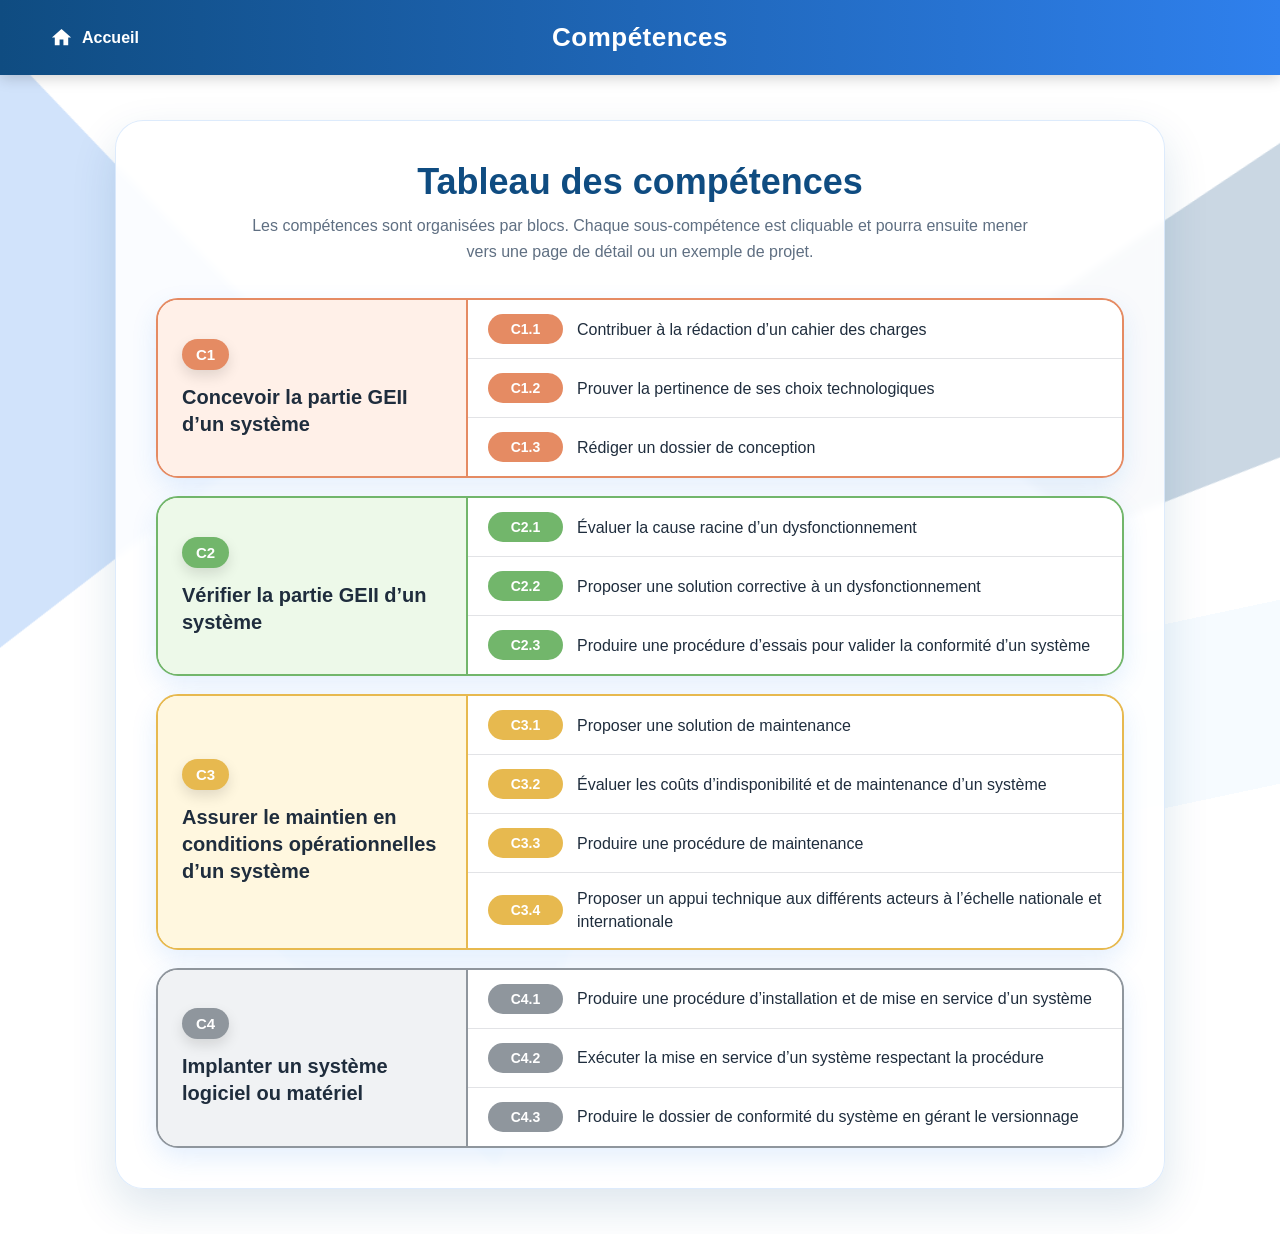
==== Pages_secondaire/competence.html @ ca386a3f "up" ====
<!DOCTYPE html>
<html lang="fr">
<head>
    <meta charset="UTF-8">
    <meta name="viewport" content="width=device-width, initial-scale=1.0">
    <title>Compétences - Lucas</title>
    <link rel="stylesheet" href="../css/style.css">
</head>
<body>

    <!-- Formes décoratives du fond -->
    <div class="shape shape-1"></div>
    <div class="shape shape-2"></div>
    <div class="shape shape-3"></div>
    <div class="shape shape-4"></div>

    <!-- Bandeau du haut -->
    <header class="top-bar">
        <a href="../index.html" class="home-button" title="Accueil">
            <svg class="home-icon" xmlns="http://www.w3.org/2000/svg" viewBox="0 0 24 24">
                <path d="M10 20v-6h4v6h5v-8h3L12 3 2 12h3v8z"/>
            </svg>
            <span>Accueil</span>
        </a>

        <h1 class="site-title">Compétences</h1>
    </header>

    <!-- Contenu principal -->
    <main class="skills-container">

        <section class="skills-card">

            <div class="skills-header">
                <h2>Tableau des compétences</h2>
                <p>
                    Les compétences sont organisées par blocs. Chaque sous-compétence est cliquable
                    et pourra ensuite mener vers une page de détail ou un exemple de projet.
                </p>
            </div>

            <div class="skills-table">

                <!-- C1 -->
                <section class="competence-block c1">
                    <div class="competence-title">
                        <span class="competence-number">C1</span>
                        <h3>Concevoir la partie GEII d’un système</h3>
                    </div>

                    <div class="competence-items">
                        <a href="#c1-1" id="c1-1" class="competence-item">
                            <span>C1.1</span>
                            <p>Contribuer à la rédaction d’un cahier des charges</p>
                        </a>

                        <a href="#c1-2" id="c1-2" class="competence-item">
                            <span>C1.2</span>
                            <p>Prouver la pertinence de ses choix technologiques</p>
                        </a>

                        <a href="#c1-3" id="c1-3" class="competence-item">
                            <span>C1.3</span>
                            <p>Rédiger un dossier de conception</p>
                        </a>
                    </div>
                </section>

                <!-- C2 -->
                <section class="competence-block c2">
                    <div class="competence-title">
                        <span class="competence-number">C2</span>
                        <h3>Vérifier la partie GEII d’un système</h3>
                    </div>

                    <div class="competence-items">
                        <a href="#c2-1" id="c2-1" class="competence-item">
                            <span>C2.1</span>
                            <p>Évaluer la cause racine d’un dysfonctionnement</p>
                        </a>

                        <a href="#c2-2" id="c2-2" class="competence-item">
                            <span>C2.2</span>
                            <p>Proposer une solution corrective à un dysfonctionnement</p>
                        </a>

                        <a href="#c2-3" id="c2-3" class="competence-item">
                            <span>C2.3</span>
                            <p>Produire une procédure d’essais pour valider la conformité d’un système</p>
                        </a>
                    </div>
                </section>

                <!-- C3 -->
                <section class="competence-block c3">
                    <div class="competence-title">
                        <span class="competence-number">C3</span>
                        <h3>Assurer le maintien en conditions opérationnelles d’un système</h3>
                    </div>

                    <div class="competence-items">
                        <a href="#c3-1" id="c3-1" class="competence-item">
                            <span>C3.1</span>
                            <p>Proposer une solution de maintenance</p>
                        </a>

                        <a href="#c3-2" id="c3-2" class="competence-item">
                            <span>C3.2</span>
                            <p>Évaluer les coûts d’indisponibilité et de maintenance d’un système</p>
                        </a>

                        <a href="#c3-3" id="c3-3" class="competence-item">
                            <span>C3.3</span>
                            <p>Produire une procédure de maintenance</p>
                        </a>

                        <a href="#c3-4" id="c3-4" class="competence-item">
                            <span>C3.4</span>
                            <p>Proposer un appui technique aux différents acteurs à l’échelle nationale et internationale</p>
                        </a>
                    </div>
                </section>

                <!-- C4 -->
                <section class="competence-block c4">
                    <div class="competence-title">
                        <span class="competence-number">C4</span>
                        <h3>Implanter un système logiciel ou matériel</h3>
                    </div>

                    <div class="competence-items">
                        <a href="#c4-1" id="c4-1" class="competence-item">
                            <span>C4.1</span>
                            <p>Produire une procédure d’installation et de mise en service d’un système</p>
                        </a>

                        <a href="#c4-2" id="c4-2" class="competence-item">
                            <span>C4.2</span>
                            <p>Exécuter la mise en service d’un système respectant la procédure</p>
                        </a>

                        <a href="#c4-3" id="c4-3" class="competence-item">
                            <span>C4.3</span>
                            <p>Produire le dossier de conformité du système en gérant le versionnage</p>
                        </a>
                    </div>
                </section>

            </div>

        </section>

    </main>

</body>
</html>
---- css/style.css ----
/* Réglages généraux */
* {
    margin: 0;
    padding: 0;
    box-sizing: border-box;
}

body {
    min-height: 100vh;
    font-family: Arial, Helvetica, sans-serif;
    background-color: #ffffff;
    color: #1f2d3d;
    overflow-x: hidden;
    position: relative;
}

/* Formes décoratives bleues en arrière-plan */
.shape {
    position: fixed;
    z-index: -1;
    opacity: 0.22;
    pointer-events: none;
}

.shape-1 {
    width: 520px;
    height: 520px;
    background: #2f80ed;
    top: 110px;
    left: -230px;
    transform: rotate(35deg);
    clip-path: polygon(0 0, 100% 20%, 75% 100%, 0 75%);
}

.shape-2 {
    width: 620px;
    height: 320px;
    background: #0f4c81;
    right: -260px;
    top: 170px;
    transform: rotate(-28deg);
    clip-path: polygon(0 20%, 100% 0, 80% 100%, 15% 85%);
}

.shape-3 {
    width: 430px;
    height: 430px;
    background: #6bb6ff;
    bottom: -180px;
    left: 22%;
    transform: rotate(45deg);
    clip-path: polygon(50% 0, 100% 100%, 0 100%);
}

.shape-4 {
    width: 720px;
    height: 180px;
    background: #d6eaff;
    bottom: 80px;
    right: -180px;
    transform: rotate(-12deg);
    border-radius: 100px;
}

/* Bandeau du haut */
.top-bar {
    width: 100%;
    height: 75px;
    background: linear-gradient(90deg, #0f4c81, #2f80ed);
    display: flex;
    align-items: center;
    justify-content: center;
    padding: 0 40px;
    box-shadow: 0 3px 14px rgba(0, 0, 0, 0.18);
    position: relative;
}

/* Titre du bandeau */
.site-title {
    color: white;
    font-size: 26px;
    letter-spacing: 0.5px;
    font-weight: 700;
}

/* Bouton accueil */
.home-button {
    position: absolute;
    left: 35px;
    display: flex;
    align-items: center;
    gap: 9px;
    text-decoration: none;
    color: white;
    font-weight: bold;
    padding: 10px 15px;
    border-radius: 12px;
    transition: background-color 0.25s ease, transform 0.25s ease;
}

.home-button:hover {
    background-color: rgba(255, 255, 255, 0.18);
    transform: translateY(-2px);
}

.home-icon {
    width: 23px;
    height: 23px;
    fill: white;
}

/* Contenu principal */
.main-container {
    min-height: calc(100vh - 75px);
    display: flex;
    align-items: center;
    justify-content: center;
    padding: 55px 25px;
}

/* Carte centrale */
.content-card {
    width: min(100%, 980px);
    display: flex;
    align-items: center;
    justify-content: center;
    gap: 48px;
    padding: 45px;
    border-radius: 32px;
    background: rgba(255, 255, 255, 0.82);
    border: 1px solid rgba(47, 128, 237, 0.16);
    box-shadow: 0 18px 45px rgba(15, 76, 129, 0.14);
    backdrop-filter: blur(4px);
}

/* Partie gauche */
.profile-section {
    flex: 0 0 360px;
    display: flex;
    justify-content: center;
}

.photo-card {
    width: 310px;
    height: 405px;
    border-radius: 26px;
    overflow: hidden;
    background-color: #eaf4ff;
    box-shadow: 0 14px 32px rgba(47, 128, 237, 0.27);
    border: 4px solid #d6eaff;
}

.photo-card img {
    width: 100%;
    height: 100%;
    object-fit: cover;
}

/* Partie droite */
.menu-section {
    flex: 0 0 360px;
}

.menu-section h2 {
    font-size: 42px;
    color: #0f4c81;
    margin-bottom: 10px;
}

.subtitle {
    color: #5f6f82;
    margin-bottom: 32px;
    font-size: 17px;
    line-height: 1.4;
}

/* Liens verticaux */
.menu-links {
    display: flex;
    flex-direction: column;
    gap: 14px;
}

.menu-links a {
    display: flex;
    align-items: center;
    gap: 14px;
    text-decoration: none;
    color: #0f4c81;
    background-color: #f5faff;
    border: 2px solid #d6eaff;
    padding: 15px 20px;
    border-radius: 14px;
    font-size: 19px;
    font-weight: 600;
    transition: background-color 0.25s ease, color 0.25s ease, transform 0.25s ease, border-color 0.25s ease, box-shadow 0.25s ease;
}

.menu-links a:hover {
    background-color: #2f80ed;
    color: white;
    border-color: #2f80ed;
    transform: translateX(7px);
    box-shadow: 0 8px 20px rgba(47, 128, 237, 0.25);
}

.link-icon {
    width: 28px;
    font-size: 21px;
    text-align: center;
}

/* Adaptation téléphone */
@media screen and (max-width: 850px) {
    .top-bar {
        height: 85px;
        padding: 0 20px;
    }

    .site-title {
        font-size: 21px;
    }

    .home-button {
        left: 15px;
        padding: 8px 10px;
    }

    .home-button span {
        display: none;
    }

    .main-container {
        min-height: calc(100vh - 85px);
        padding: 30px 18px;
    }

    .content-card {
        flex-direction: column;
        gap: 32px;
        padding: 30px 22px;
    }

    .profile-section,
    .menu-section {
        flex: none;
        width: 100%;
    }

    .photo-card {
        width: 245px;
        height: 320px;
    }

    .menu-section {
        text-align: center;
    }

    .menu-section h2 {
        font-size: 34px;
    }

    .menu-links a {
        justify-content: flex-start;
        font-size: 18px;
    }

    .menu-links a:hover {
        transform: none;
    }

    .shape-1 {
        width: 360px;
        height: 360px;
    }

    .shape-2 {
        width: 430px;
        height: 250px;
    }

    .shape-3 {
        width: 300px;
        height: 300px;
    }
}

/* ========================= */
/* Page CV */
/* ========================= */

/* Groupe de boutons à droite du bandeau */
.header-actions {
    position: absolute;
    right: 35px;
    display: flex;
    align-items: center;
    gap: 10px;
}

/* Boutons du bandeau : Télécharger / Ouvrir */
.header-button {
    display: flex;
    align-items: center;
    gap: 9px;
    text-decoration: none;
    color: white;
    font-weight: bold;
    padding: 10px 15px;
    border-radius: 12px;
    transition: background-color 0.25s ease, transform 0.25s ease;
}

.header-button:hover {
    background-color: rgba(255, 255, 255, 0.18);
    transform: translateY(-2px);
}

.download-icon {
    font-size: 19px;
}

.download-button:hover {
    background-color: rgba(255, 255, 255, 0.18);
    transform: translateY(-2px);
}

.download-icon {
    font-size: 19px;
}

/* Conteneur principal de la page CV */
.cv-container {
    min-height: calc(100vh - 75px);
    display: flex;
    justify-content: center;
    align-items: flex-start;
    padding: 45px 25px;
}

/* Carte qui contient le CV */
.cv-viewer-card {
    width: min(100%, 900px);
    padding: 35px;
    border-radius: 28px;
    background: rgba(255, 255, 255, 0.86);
    border: 1px solid rgba(47, 128, 237, 0.16);
    box-shadow: 0 18px 45px rgba(15, 76, 129, 0.14);
    backdrop-filter: blur(4px);
}

.cv-viewer-card h2 {
    font-size: 34px;
    color: #0f4c81;
    margin-bottom: 8px;
}

.cv-subtitle {
    color: #5f6f82;
    font-size: 16px;
    margin-bottom: 25px;
}

/* Zone d'affichage de l'image du CV */
.cv-image-container {
    width: 100%;
    display: flex;
    justify-content: center;
    border-radius: 18px;
    overflow: hidden;
    border: 2px solid #d6eaff;
    background-color: #f5faff;
    box-shadow: 0 10px 28px rgba(47, 128, 237, 0.18);
}

/* Image du CV */
.cv-image {
    width: 100%;
    height: auto;
    display: block;
}

/* Adaptation téléphone pour la page CV */
@media screen and (max-width: 850px) {
    .header-actions {
        right: 15px;
        gap: 5px;
    }

    .header-button {
        padding: 8px 9px;
    }

    .header-button span:last-child {
        display: none;
    }

    .download-icon {
        font-size: 18px;
    }

    .cv-container {
        min-height: calc(100vh - 85px);
        padding: 28px 16px;
    }

    .cv-viewer-card {
        padding: 24px 18px;
        border-radius: 22px;
    }

    .cv-viewer-card h2 {
        font-size: 28px;
        text-align: center;
    }

    .cv-subtitle {
        text-align: center;
        font-size: 15px;
    }
}

/* ========================= */
/* Page Présentation */
/* ========================= */

.presentation-container {
    min-height: calc(100vh - 75px);
    display: flex;
    justify-content: center;
    align-items: center;
    padding: 45px 25px;
}

.presentation-card {
    position: relative;
    width: min(100%, 900px);
    padding: 55px 40px 40px 40px;
    border-radius: 28px;
    background: rgba(255, 255, 255, 0.88);
    border: 1px solid rgba(47, 128, 237, 0.16);
    box-shadow: 0 18px 45px rgba(15, 76, 129, 0.14);
    backdrop-filter: blur(4px);
}

/* Photo style "épinglée" */
.presentation-photo-wrapper {
    position: absolute;
    top: -28px;
    left: 35px;
    transform: rotate(-6deg);
}

.presentation-pin {
    position: absolute;
    top: -10px;
    left: 50%;
    transform: translateX(-50%);
    width: 16px;
    height: 16px;
    background: #d94b4b;
    border-radius: 50%;
    box-shadow: 0 2px 6px rgba(0, 0, 0, 0.25);
    z-index: 2;
}

.presentation-photo {
    width: 150px;
    height: 190px;
    object-fit: cover;
    background: white;
    padding: 8px 8px 18px 8px;
    border-radius: 6px;
    box-shadow: 0 10px 25px rgba(0, 0, 0, 0.18);
    display: block;
}

/* Texte */
.presentation-content {
    max-width: 720px;
    margin: 70px auto 0 auto;
}

.presentation-content h2 {
    font-size: 34px;
    color: #0f4c81;
    margin-bottom: 22px;
    text-align: center;
}

.presentation-content p {
    color: #334a62;
    font-size: 18px;
    line-height: 1.8;
    margin-bottom: 20px;
    text-align: justify;
}

/* Responsive */
@media screen and (max-width: 850px) {
    .presentation-container {
        min-height: calc(100vh - 85px);
        padding: 28px 16px;
        align-items: flex-start;
    }

    .presentation-card {
        padding: 30px 20px 26px 20px;
    }

    .presentation-photo-wrapper {
        position: relative;
        top: 0;
        left: 0;
        transform: rotate(-4deg);
        margin: 0 auto 20px auto;
        width: fit-content;
    }

    .presentation-content {
        max-width: 100%;
        margin: 0;
    }

    .presentation-content h2 {
        font-size: 28px;
        text-align: center;
    }

    .presentation-content p {
        font-size: 16px;
        line-height: 1.7;
        text-align: left;
    }

    .presentation-photo {
        width: 130px;
        height: 165px;
    }
}
/* ========================= */
/* Page Carrière */
/* ========================= */

.career-container {
    min-height: calc(100vh - 75px);
    display: flex;
    justify-content: center;
    align-items: flex-start;
    padding: 45px 25px;
}

.career-card {
    width: min(100%, 980px);
    padding: 40px;
    border-radius: 28px;
    background: rgba(255, 255, 255, 0.88);
    border: 1px solid rgba(47, 128, 237, 0.16);
    box-shadow: 0 18px 45px rgba(15, 76, 129, 0.14);
    backdrop-filter: blur(4px);
}

.career-header {
    text-align: center;
    margin-bottom: 42px;
}

.career-header h2 {
    font-size: 36px;
    color: #0f4c81;
    margin-bottom: 10px;
}

.career-header p {
    max-width: 700px;
    margin: 0 auto;
    color: #5f6f82;
    font-size: 16px;
    line-height: 1.6;
}

/* Séparation Études / Expériences */
.career-section {
    margin-bottom: 50px;
}

.career-section:last-child {
    margin-bottom: 0;
}

.career-section-title {
    display: inline-block;
    font-size: 25px;
    color: #0f4c81;
    margin-bottom: 24px;
    padding: 10px 18px;
    border-radius: 14px;
    background: #f5faff;
    border: 2px solid #d6eaff;
    box-shadow: 0 8px 18px rgba(47, 128, 237, 0.12);
}

/* Frise chronologique */
.timeline {
    position: relative;
    max-width: 820px;
    margin: 0 auto;
    padding-left: 35px;
}

/* Ligne verticale */
.timeline::before {
    content: "";
    position: absolute;
    left: 32px;
    top: 8px;
    bottom: 8px;
    width: 3px;
    border-radius: 10px;
    background: linear-gradient(180deg, #2f80ed, #6bb6ff);
}

/* Élément de la frise */
.timeline-item {
    position: relative;
    display: flex;
    gap: 24px;
    margin-bottom: 30px;
}

.timeline-item:last-child {
    margin-bottom: 0;
}

/* Point de la frise */
.timeline-dot {
    position: relative;
    z-index: 2;
    flex: 0 0 64px;
    width: 64px;
    height: 64px;
    background: #f5faff;
    border: 3px solid #2f80ed;
    border-radius: 50%;
    display: flex;
    align-items: center;
    justify-content: center;
    box-shadow: 0 8px 18px rgba(47, 128, 237, 0.22);
    font-size: 26px;
}

/* Bloc texte */
.timeline-content {
    flex: 1;
    background: #f5faff;
    border: 2px solid #d6eaff;
    border-radius: 18px;
    padding: 22px 24px;
    box-shadow: 0 8px 22px rgba(47, 128, 237, 0.12);
    transition: transform 0.25s ease, box-shadow 0.25s ease, border-color 0.25s ease;
}

.timeline-content:hover {
    transform: translateX(6px);
    border-color: #2f80ed;
    box-shadow: 0 12px 28px rgba(47, 128, 237, 0.2);
}

/* Différence visuelle études / professionnel */
.timeline-content.professional {
    border-left: 6px solid #2f80ed;
}

.timeline-content.studies {
    border-left: 6px solid #0f4c81;
}

/* Date */
.timeline-date {
    display: inline-block;
    color: #2f80ed;
    font-weight: bold;
    font-size: 14px;
    margin-bottom: 8px;
    text-transform: uppercase;
    letter-spacing: 0.5px;
}

.timeline-content h3 {
    color: #0f4c81;
    font-size: 22px;
    margin-bottom: 10px;
}

.timeline-content p {
    color: #334a62;
    font-size: 16px;
    line-height: 1.6;
}

/* Listes */
.timeline-list {
    margin-top: 12px;
    padding-left: 20px;
    color: #334a62;
}

.timeline-list li {
    margin-bottom: 8px;
    font-size: 16px;
    line-height: 1.5;
}

.timeline-list li::marker {
    color: #2f80ed;
}

/* Adaptation téléphone */
@media screen and (max-width: 850px) {
    .career-container {
        min-height: calc(100vh - 85px);
        padding: 28px 16px;
    }

    .career-card {
        padding: 28px 18px;
        border-radius: 22px;
    }

    .career-header {
        margin-bottom: 32px;
    }

    .career-header h2 {
        font-size: 30px;
    }

    .career-header p {
        font-size: 15px;
    }

    .career-section {
        margin-bottom: 38px;
    }

    .career-section-title {
        font-size: 21px;
        padding: 9px 14px;
        margin-bottom: 22px;
    }

    .timeline {
        padding-left: 0;
    }

    .timeline::before {
        left: 25px;
    }

    .timeline-item {
        gap: 16px;
        margin-bottom: 26px;
    }

    .timeline-dot {
        flex: 0 0 52px;
        width: 52px;
        height: 52px;
        font-size: 22px;
    }

    .timeline-content {
        padding: 18px 16px;
    }

    .timeline-content:hover {
        transform: none;
    }

    .timeline-content h3 {
        font-size: 19px;
    }

    .timeline-content p,
    .timeline-list li {
        font-size: 15px;
        line-height: 1.55;
    }

    .timeline-date {
        font-size: 12px;
    }
}

/* ========================= */
/* Page Loisirs */
/* ========================= */

.hobbies-container {
    min-height: calc(100vh - 75px);
    display: flex;
    justify-content: center;
    align-items: flex-start;
    padding: 45px 25px;
}

.hobbies-card {
    width: min(100%, 980px);
    padding: 40px;
    border-radius: 28px;
    background: rgba(255, 255, 255, 0.88);
    border: 1px solid rgba(47, 128, 237, 0.16);
    box-shadow: 0 18px 45px rgba(15, 76, 129, 0.14);
    backdrop-filter: blur(4px);
}

.hobbies-header {
    text-align: center;
    margin-bottom: 34px;
}

.hobbies-header h2 {
    font-size: 36px;
    color: #0f4c81;
    margin-bottom: 10px;
}

.hobbies-header p {
    max-width: 760px;
    margin: 0 auto;
    color: #5f6f82;
    font-size: 16px;
    line-height: 1.6;
}

.hobbies-list {
    display: flex;
    flex-direction: column;
    gap: 18px;
}

.hobby-item {
    display: flex;
    align-items: center;
    gap: 22px;
    padding: 22px 24px;
    border-radius: 22px;
    background: #f5faff;
    border: 2px solid #d6eaff;
    box-shadow: 0 8px 22px rgba(47, 128, 237, 0.12);
    transition: transform 0.25s ease, box-shadow 0.25s ease, border-color 0.25s ease;
}

.hobby-item:hover {
    transform: translateX(6px);
    border-color: #2f80ed;
    box-shadow: 0 12px 28px rgba(47, 128, 237, 0.18);
}

.hobby-icon {
    flex: 0 0 88px;
    width: 88px;
    height: 88px;
    border-radius: 50%;
    background: white;
    border: 3px solid #2f80ed;
    display: flex;
    align-items: center;
    justify-content: center;
    font-size: 36px;
    box-shadow: 0 8px 18px rgba(47, 128, 237, 0.16);
}

.hobby-image-icon {
    overflow: hidden;
    padding: 0;
}

.hobby-image-icon img {
    width: 100%;
    height: 100%;
    object-fit: cover;
    display: block;
    border-radius: 50%;
}

.hobby-content {
    flex: 1;
}

.hobby-content h3 {
    color: #0f4c81;
    font-size: 24px;
    margin-bottom: 8px;
}

.hobby-content p {
    color: #334a62;
    font-size: 16px;
    line-height: 1.6;
}

.hobby-project {
    border-left: 6px solid #0f4c81;
}

/* Adaptation téléphone */
@media screen and (max-width: 850px) {
    .hobbies-container {
        min-height: calc(100vh - 85px);
        padding: 28px 16px;
    }

    .hobbies-card {
        padding: 28px 18px;
        border-radius: 22px;
    }

    .hobbies-header h2 {
        font-size: 30px;
    }

    .hobbies-header p {
        font-size: 15px;
    }

    .hobby-item {
        gap: 16px;
        padding: 18px 16px;
        align-items: flex-start;
    }

    .hobby-item:hover {
        transform: none;
    }

    .hobby-icon {
        flex: 0 0 64px;
        width: 64px;
        height: 64px;
        font-size: 28px;
    }

    .hobby-content h3 {
        font-size: 20px;
    }

    .hobby-content p {
        font-size: 15px;
        line-height: 1.55;
    }
}

/* ========================= */
/* Page Compétences */
/* ========================= */

.skills-container {
    min-height: calc(100vh - 75px);
    display: flex;
    justify-content: center;
    align-items: flex-start;
    padding: 45px 25px;
}

.skills-card {
    width: min(100%, 1050px);
    padding: 40px;
    border-radius: 28px;
    background: rgba(255, 255, 255, 0.88);
    border: 1px solid rgba(47, 128, 237, 0.16);
    box-shadow: 0 18px 45px rgba(15, 76, 129, 0.14);
    backdrop-filter: blur(4px);
}

.skills-header {
    text-align: center;
    margin-bottom: 34px;
}

.skills-header h2 {
    font-size: 36px;
    color: #0f4c81;
    margin-bottom: 10px;
}

.skills-header p {
    max-width: 780px;
    margin: 0 auto;
    color: #5f6f82;
    font-size: 16px;
    line-height: 1.6;
}

.skills-table {
    display: flex;
    flex-direction: column;
    gap: 18px;
}

/* Bloc global d'une compétence */
.competence-block {
    --main-color: #2f80ed;
    --soft-color: #f5faff;

    display: grid;
    grid-template-columns: 310px 1fr;
    border-radius: 22px;
    overflow: hidden;
    border: 2px solid var(--main-color);
    background: white;
    box-shadow: 0 10px 26px rgba(47, 128, 237, 0.13);
}

/* Couleurs par compétence */
.competence-block.c1 {
    --main-color: #e58b63;
    --soft-color: #fff0e8;
}

.competence-block.c2 {
    --main-color: #72b66b;
    --soft-color: #edf9e9;
}

.competence-block.c3 {
    --main-color: #e7b94f;
    --soft-color: #fff7df;
}

.competence-block.c4 {
    --main-color: #8f969d;
    --soft-color: #f0f2f4;
}

/* Partie gauche */
.competence-title {
    background: var(--soft-color);
    border-right: 2px solid var(--main-color);
    padding: 24px;
    display: flex;
    flex-direction: column;
    justify-content: center;
    gap: 14px;
}

.competence-number {
    width: fit-content;
    padding: 7px 14px;
    border-radius: 999px;
    background: var(--main-color);
    color: white;
    font-weight: bold;
    font-size: 15px;
    box-shadow: 0 6px 14px rgba(0, 0, 0, 0.12);
}

.competence-title h3 {
    color: #1f2d3d;
    font-size: 20px;
    line-height: 1.35;
}

/* Partie droite */
.competence-items {
    display: flex;
    flex-direction: column;
}

.competence-item {
    min-height: 58px;
    display: grid;
    grid-template-columns: 75px 1fr;
    align-items: center;
    gap: 14px;
    padding: 14px 20px;
    text-decoration: none;
    color: #1f2d3d;
    background: rgba(255, 255, 255, 0.72);
    border-bottom: 1px solid rgba(31, 45, 61, 0.13);
    transition: background-color 0.25s ease, transform 0.25s ease, box-shadow 0.25s ease;
}

.competence-item:last-child {
    border-bottom: none;
}

.competence-item span {
    display: inline-flex;
    align-items: center;
    justify-content: center;
    padding: 7px 10px;
    border-radius: 999px;
    background: var(--main-color);
    color: white;
    font-weight: bold;
    font-size: 14px;
}

.competence-item p {
    font-size: 16px;
    line-height: 1.45;
}

.competence-item:hover {
    background: var(--soft-color);
    transform: translateX(6px);
    box-shadow: inset 5px 0 0 var(--main-color);
}

/* Quand on clique sur une sous-compétence */
.competence-item:target {
    background: var(--soft-color);
    box-shadow: inset 6px 0 0 var(--main-color);
}

/* Adaptation téléphone */
@media screen and (max-width: 850px) {
    .skills-container {
        min-height: calc(100vh - 85px);
        padding: 28px 16px;
    }

    .skills-card {
        padding: 28px 18px;
        border-radius: 22px;
    }

    .skills-header h2 {
        font-size: 30px;
    }

    .skills-header p {
        font-size: 15px;
    }

    .competence-block {
        grid-template-columns: 1fr;
    }

    .competence-title {
        border-right: none;
        border-bottom: 2px solid var(--main-color);
        padding: 20px;
    }

    .competence-title h3 {
        font-size: 19px;
    }

    .competence-item {
        grid-template-columns: 66px 1fr;
        gap: 10px;
        padding: 14px 14px;
    }

    .competence-item:hover {
        transform: none;
    }

    .competence-item span {
        font-size: 13px;
        padding: 6px 9px;
    }

    .competence-item p {
        font-size: 15px;
    }
}

/* Encadré coordonnées - page présentation */
.contact-card {
    margin-top: 35px;
    padding: 24px;
    border-radius: 22px;
    background: #f5faff;
    border: 2px solid #d6eaff;
    box-shadow: 0 8px 22px rgba(47, 128, 237, 0.12);
}

.contact-card h3 {
    color: #0f4c81;
    font-size: 24px;
    margin-bottom: 18px;
    text-align: center;
}

.contact-grid {
    display: grid;
    grid-template-columns: 1fr 1fr;
    gap: 14px;
}

.contact-item {
    display: flex;
    align-items: center;
    gap: 12px;
    padding: 14px 16px;
    border-radius: 14px;
    background: white;
    border: 1px solid #d6eaff;
    text-decoration: none;
    color: #334a62;
    transition: background-color 0.25s ease, transform 0.25s ease, border-color 0.25s ease;
}

.contact-item:hover {
    background: #eaf4ff;
    border-color: #2f80ed;
    transform: translateY(-2px);
}

.contact-item span {
    font-size: 22px;
    width: 28px;
    text-align: center;
}

.contact-item p {
    margin: 0;
    font-size: 15px;
    line-height: 1.4;
    text-align: left;
}

/* Téléphone */
@media screen and (max-width: 850px) {
    .contact-grid {
        grid-template-columns: 1fr;
    }

    .contact-card {
        padding: 20px 16px;
    }

    .contact-card h3 {
        font-size: 22px;
    }
}
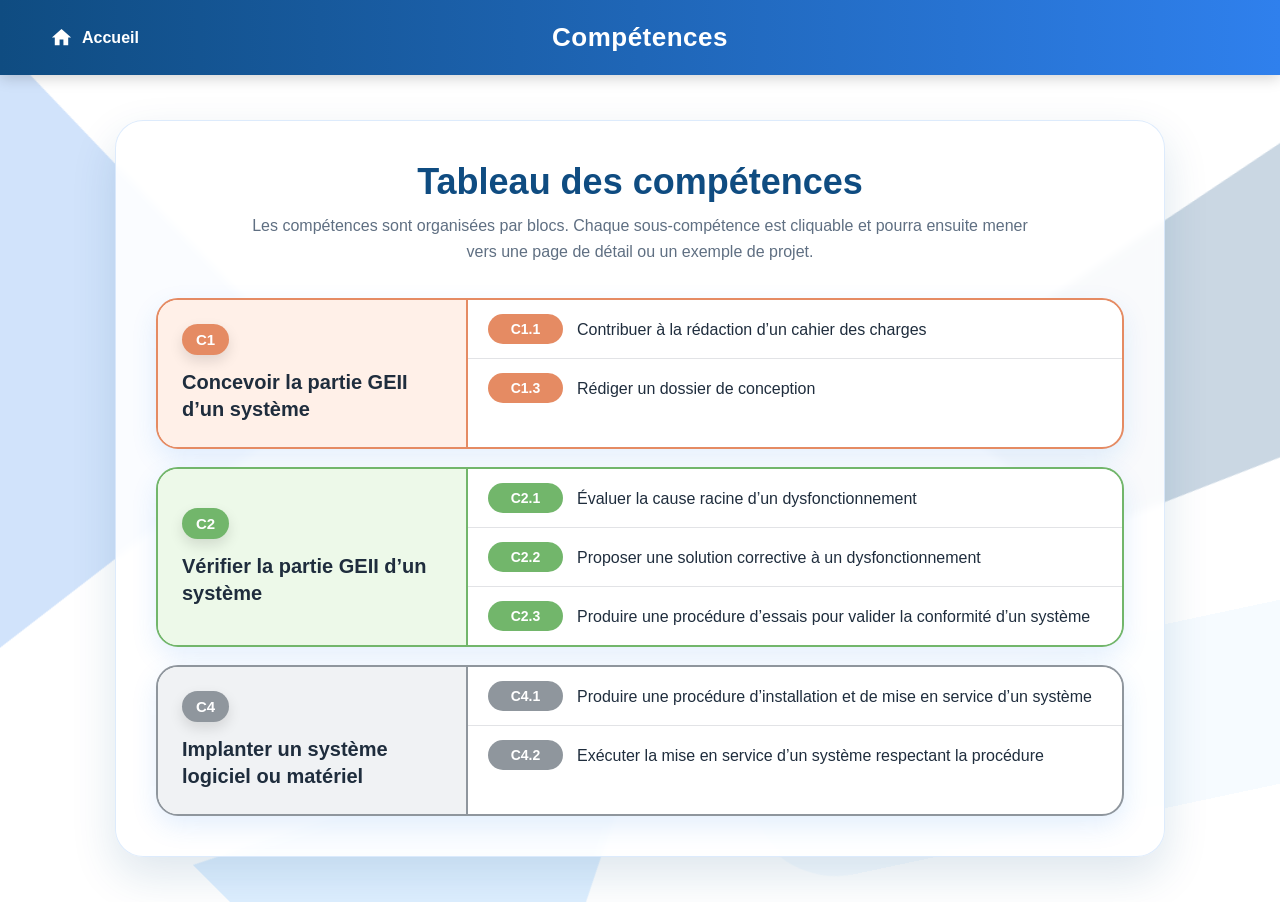
==== commit 743c8966: "C1-1 + maje Competence" ====
--- a/Pages_secondaire/competence.html
+++ b/Pages_secondaire/competence.html
@@ -49,15 +49,15 @@
                     </div>
 
                     <div class="competence-items">
-                        <a href="#c1-1" id="c1-1" class="competence-item">
+                        <a href="competences/c1-1.html" id="c1-1" class="competence-item">
                             <span>C1.1</span>
                             <p>Contribuer à la rédaction d’un cahier des charges</p>
                         </a>
 
-                        <a href="#c1-2" id="c1-2" class="competence-item">
+                        <!--<a href="#c1-2" id="c1-2" class="competence-item">
                             <span>C1.2</span>
                             <p>Prouver la pertinence de ses choix technologiques</p>
-                        </a>
+                        </a>-->
 
                         <a href="#c1-3" id="c1-3" class="competence-item">
                             <span>C1.3</span>
@@ -79,7 +79,7 @@
                             <p>Évaluer la cause racine d’un dysfonctionnement</p>
                         </a>
 
-                        <a href="#c2-2" id="c2-2" class="competence-item">
+                        <a href="competences/c2-2.html" id="c2-2" class="competence-item">
                             <span>C2.2</span>
                             <p>Proposer une solution corrective à un dysfonctionnement</p>
                         </a>
@@ -91,7 +91,7 @@
                     </div>
                 </section>
 
-                <!-- C3 -->
+                <!-- C3 --><!--
                 <section class="competence-block c3">
                     <div class="competence-title">
                         <span class="competence-number">C3</span>
@@ -119,7 +119,7 @@
                             <p>Proposer un appui technique aux différents acteurs à l’échelle nationale et internationale</p>
                         </a>
                     </div>
-                </section>
+                </section>-->
 
                 <!-- C4 -->
                 <section class="competence-block c4">
@@ -132,17 +132,17 @@
                         <a href="#c4-1" id="c4-1" class="competence-item">
                             <span>C4.1</span>
                             <p>Produire une procédure d’installation et de mise en service d’un système</p>
-                        </a>
+                        </a> 
 
                         <a href="#c4-2" id="c4-2" class="competence-item">
                             <span>C4.2</span>
                             <p>Exécuter la mise en service d’un système respectant la procédure</p>
                         </a>
-
+<!--
                         <a href="#c4-3" id="c4-3" class="competence-item">
                             <span>C4.3</span>
                             <p>Produire le dossier de conformité du système en gérant le versionnage</p>
-                        </a>
+                        </a>-->
                     </div>
                 </section>
 
--- a/css/style.css
+++ b/css/style.css
@@ -1215,7 +1215,7 @@
     width: 28px;
     text-align: center;
 }
-
+ 
 .contact-item p {
     margin: 0;
     font-size: 15px;
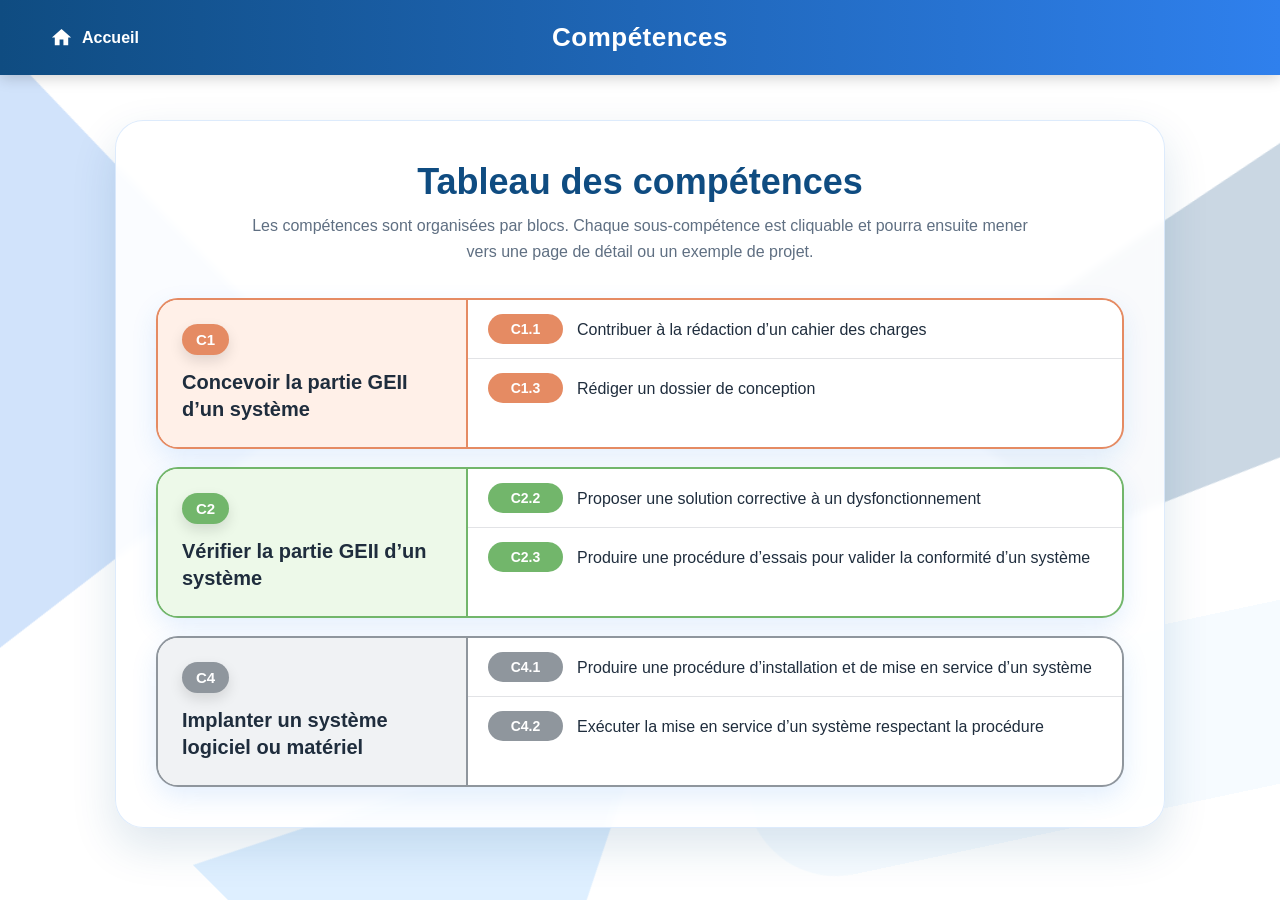
==== commit e74aa8d6: "bout du tunnel" ====
--- a/Pages_secondaire/competence.html
+++ b/Pages_secondaire/competence.html
@@ -73,18 +73,18 @@
                         <h3>Vérifier la partie GEII d’un système</h3>
                     </div>
 
-                    <div class="competence-items">
+                    <div class="competence-items"><!--
                         <a href="#c2-1" id="c2-1" class="competence-item">
                             <span>C2.1</span>
                             <p>Évaluer la cause racine d’un dysfonctionnement</p>
                         </a>
-
+                    -->
                         <a href="competences/c2-2.html" id="c2-2" class="competence-item">
                             <span>C2.2</span>
                             <p>Proposer une solution corrective à un dysfonctionnement</p>
                         </a>
 
-                        <a href="#c2-3" id="c2-3" class="competence-item">
+                        <a href="../Pages_secondaire/competences/c2-3.html" id="c2-3" class="competence-item">
                             <span>C2.3</span>
                             <p>Produire une procédure d’essais pour valider la conformité d’un système</p>
                         </a>
@@ -129,12 +129,12 @@
                     </div>
 
                     <div class="competence-items">
-                        <a href="#c4-1" id="c4-1" class="competence-item">
+                        <a href="competences/c4-1.html" id="c4-1" class="competence-item">
                             <span>C4.1</span>
                             <p>Produire une procédure d’installation et de mise en service d’un système</p>
                         </a> 
 
-                        <a href="#c4-2" id="c4-2" class="competence-item">
+                        <a href="competences/c4-2.html" id="c4-2" class="competence-item">
                             <span>C4.2</span>
                             <p>Exécuter la mise en service d’un système respectant la procédure</p>
                         </a>
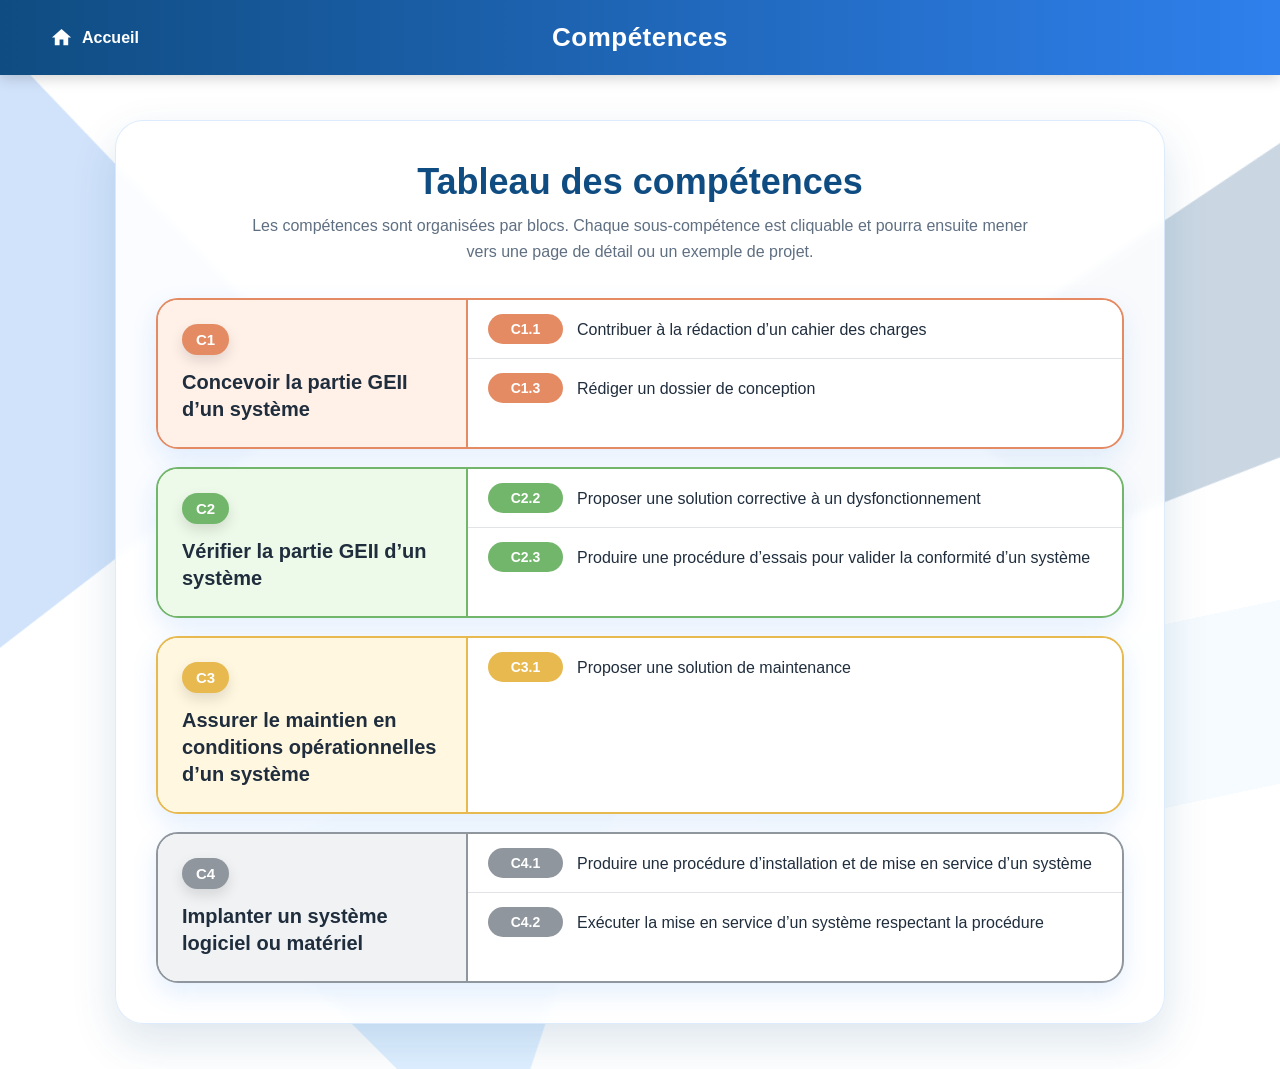
==== commit 09808e18: "fin" ====
--- a/Pages_secondaire/competence.html
+++ b/Pages_secondaire/competence.html
@@ -59,7 +59,7 @@
                             <p>Prouver la pertinence de ses choix technologiques</p>
                         </a>-->
 
-                        <a href="#c1-3" id="c1-3" class="competence-item">
+                        <a href="competences/c1-3.html" id="c1-3" class="competence-item">
                             <span>C1.3</span>
                             <p>Rédiger un dossier de conception</p>
                         </a>
@@ -91,7 +91,7 @@
                     </div>
                 </section>
 
-                <!-- C3 --><!--
+                <!-- C3 -->
                 <section class="competence-block c3">
                     <div class="competence-title">
                         <span class="competence-number">C3</span>
@@ -99,10 +99,10 @@
                     </div>
 
                     <div class="competence-items">
-                        <a href="#c3-1" id="c3-1" class="competence-item">
+                        <a href="competences/c3-1.html" id="c3-1" class="competence-item">
                             <span>C3.1</span>
                             <p>Proposer une solution de maintenance</p>
-                        </a>
+                        </a><!--
 
                         <a href="#c3-2" id="c3-2" class="competence-item">
                             <span>C3.2</span>
@@ -117,9 +117,9 @@
                         <a href="#c3-4" id="c3-4" class="competence-item">
                             <span>C3.4</span>
                             <p>Proposer un appui technique aux différents acteurs à l’échelle nationale et internationale</p>
-                        </a>
+                        </a>-->
                     </div>
-                </section>-->
+                </section>
 
                 <!-- C4 -->
                 <section class="competence-block c4">
